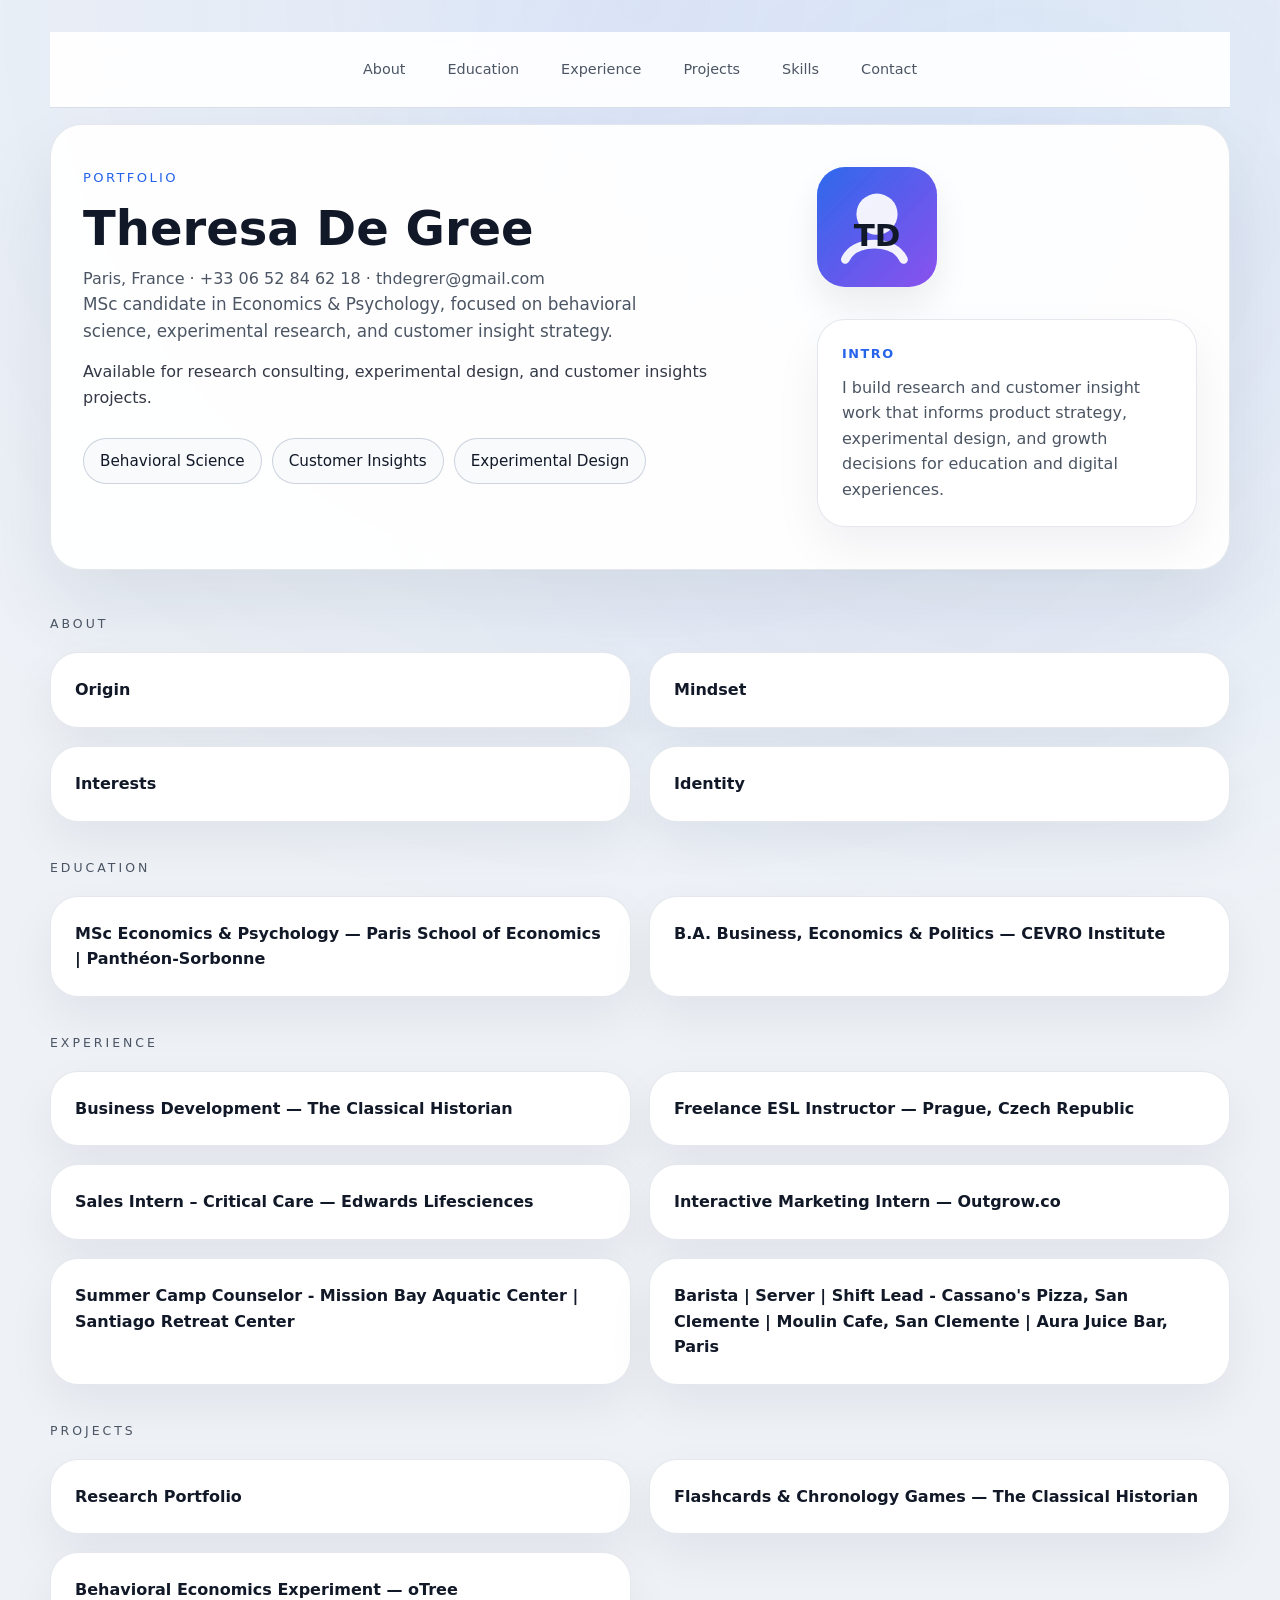
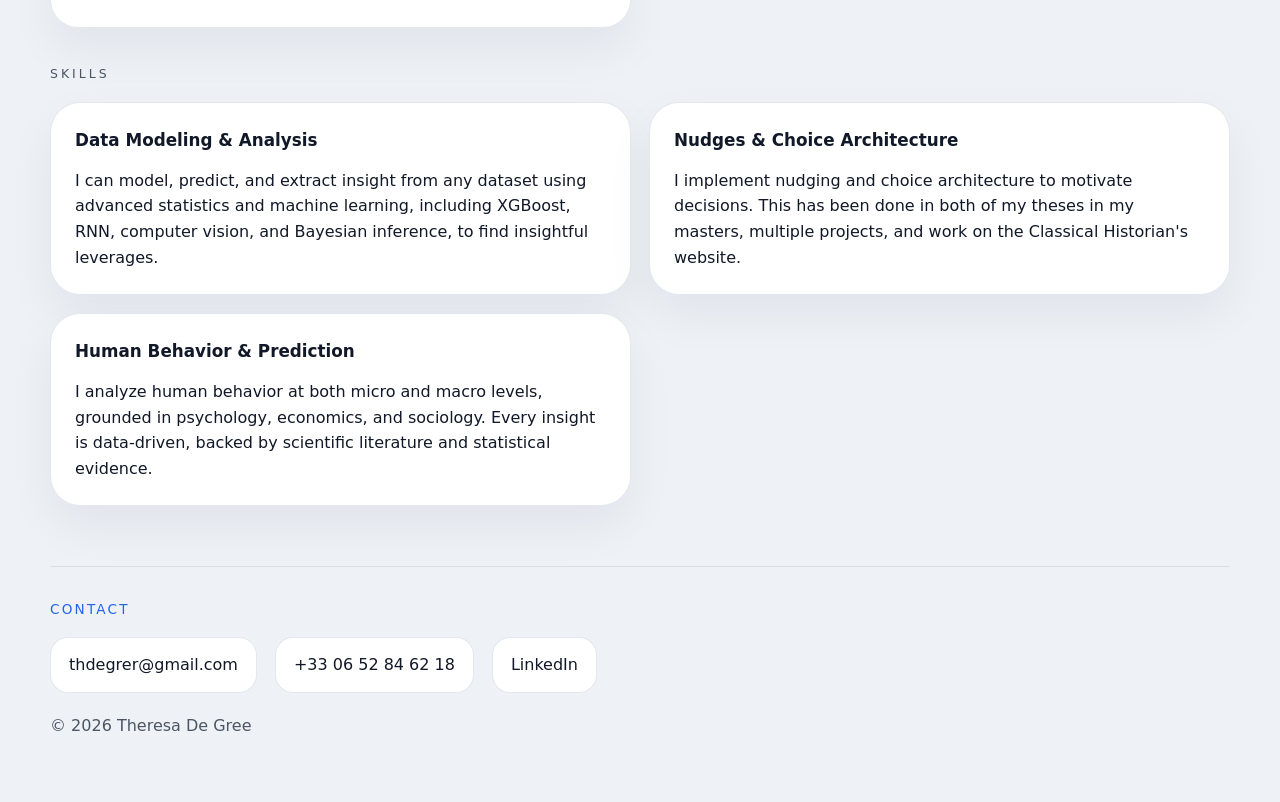
==== index.html @ a30936b9 "Update index.html" ====
<!DOCTYPE html>
<html lang="en">
<head>
  <meta charset="UTF-8" />
  <meta name="viewport" content="width=device-width, initial-scale=1.0" />
  <title>Theresa De Gree | Portfolio</title>
  <link rel="stylesheet" href="styles.css" />
</head>
<body>
  <div class="page-shell">
    <nav class="top-nav">
      <a href="#about">About</a>
      <a href="#education">Education</a>
      <a href="#experience">Experience</a>
      <a href="#projects">Projects</a>
      <a href="#skills">Skills</a>
      <a href="#footer">Contact</a>
    </nav>
    <header class="hero">
      <div class="hero-copy">
        <p class="eyebrow">Portfolio</p>
        <h1>Theresa De Gree</h1>
        <p class="hero-meta-line">Paris, France · +33 06 52 84 62 18 · thdegrer@gmail.com</p>
        <p class="hero-description">MSc candidate in Economics & Psychology, focused on behavioral science, experimental research, and customer insight strategy.</p>
        <p class="hero-note">Available for research consulting, experimental design, and customer insights projects.</p>
        <div class="profile-tags">
          <span>Behavioral Science</span>
          <span>Customer Insights</span>
          <span>Experimental Design</span>
        </div>
      </div>
      <aside class="hero-profile">
        <img class="profile-photo" src="photo.svg" alt="Theresa De Gree portrait" />
        <div class="hero-card">
          <p class="card-title">Intro</p>
          <p class="card-copy">I build research and customer insight work that informs product strategy, experimental design, and growth decisions for education and digital experiences.</p>
        </div>
      </aside>
    </header>

    <main>
      <section class="section-grid" id="about">
        <p class="section-label">About</p>
        <div class="cards-grid">
          <article class="details-card">
            <details>
              <summary>Origin</summary>
              <p>Raised in San Clemente, CA, moved to Prague, CZ at 18 to pursue an undergraduate degree, and now am completing my masters in Paris, FR.</p>
            </details>
          </article>
          <article class="details-card">
            <details>
              <summary>Mindset</summary>
              <p>Competitive</p>
              <p>Creative</p>
              <p>Open</p>
              <p>Tenacious</p>
              <p>Extraverted</p>
              <p>Moving internationally twice has instilled this mindset in me, and I am very grateful for that.</p>
            </details>
          </article>
          <article class="details-card">
            <details>
              <summary>Interests</summary>
              <p>Behavioral science</p>
              <p>Educational technology</p>
              <p>Customer insights</p>
              <p>Decision-making</p>
              <p>Music (lead singer of a band 3-years)</p>
              <p>Reading (Brave New World is my favorite!)</p>
              <p>Sports (Basketball, Surf, Wakeboarding, Rollerblading)</p>
              <p>Improvisational Theater</p>
            </details>
          </article>
          <article class="details-card">
            <details>
              <summary>Identity</summary>
              <p>Resilient & Adaptable: Excelling academically while navigating international learning.</p>
              <p>Creative & Warm: Finding small opportunities for student jobs alongside my studies, mostly within customer service or teaching.</p>
            </details>
          </article>
        </div>
      </section>

      <section class="section-grid" id="education">
        <p class="section-label">Education</p>
        <div class="cards-grid">
          <article class="details-card">
            <details>
              <summary>MSc Economics & Psychology — Paris School of Economics | Panthéon-Sorbonne</summary>
              <p>#1 Economics School QS France · #2 University global ranking QS France 2024–2026</p>
              <p>3 'Nobel' Prizes in Economics on campus</p>
              <p>Rigorous interdisciplinary training combining economics, psychology, and data science to understand decision-making.</p>
              <p>M1 Thesis: Survey & Behavioral Measurements of Trust</p>
              <p>M2 Thesis: Personalized Nudges Towards Charitable Donations (Dictator Game) — designed and tested behavioral interventions using experimental surveys.</p>
              <p>Classes & skills: Behavioral & Experimental Economics, Behavioral Data Science, Applied Microeconometrics, Decisions under Risk, Behavioral Game Theory, Leadership.</p>
              <div class="school-images-row">
                <img class="school-image" src="paris-school.jpg" alt="Paris School of Economics campus" />
                <img class="school-image" src="sorbonne.jpg" alt="Panthéon-Sorbonne campus" />
              </div>
            </details>
          </article>
          <article class="details-card">
            <details>
              <summary>B.A. Business, Economics & Politics — CEVRO Institute</summary>
              <p>#29th in Czech Republic, recognized for strong performance in economics and public policy research in Central Europe.</p>
              <p>Thesis: Social Networking Sites Impact on Trust in Democracy in the US — evidence from surveys, interviews, and literature synthesis.</p>
              <p>Classes & skills: Finance, Corporate Strategy, Behavioral Research, Public Policy, and Microeconomics.</p>
              <p>Graduated first in class. Editor to the Dean</p>
              <img class="school-image" src="cevro-institute.jpg" alt="CEVRO Institute campus" />
            </details>
          </article>
        </div>
      </section>

      <section class="section-grid" id="experience">
        <p class="section-label">Experience</p>
        <div class="cards-grid">
          <article class="details-card">
            <details>
              <summary>Business Development — The Classical Historian</summary>
              <p>Redesigned the company website, leading the migration from Weebly to Wix while updating content and improving functionality.</p>
              <p>Implemented email automations, SEO strategies, and user interface enhancements to improve engagement and visibility.</p>
              <p>Redeveloped membership community pages featuring video courses, podcasts, and other e-learning materials.</p>
              <p>Represented the company at 25 educational conventions, selling products to teachers and building relationships with school representatives.</p>
              <p>Delivered product presentations at conferences to audiences of 80–100 attendees.</p>
              <p>Enhanced value proposition messaging across digital channels, including the website, LinkedIn, Facebook, and Pinterest.</p>
              <p>Partnered with the CEO to identify operational inefficiencies, align KPIs with strategic objectives, and support data-driven decision-making.</p>
              <p>Conducted market research and competitive analysis to strengthen market positioning and clarify the company’s value proposition.</p>
              <p>Edited educational content and developed e-learning courses, including lessons, worksheets, and assessments.</p>
              <p>Created promotional materials to support course marketing and learner engagement.</p>
              <p>Skills:Website Design, Wix, SEO, Email Marketing, UI Design, Digital Marketing, Content Management, E-Learning Development, Project Management, Business Development, Sales, Public Speaking, Presentation Skills, Customer Relationship Management (CRM), Market Research, Competitive Analysis, Strategic Planning, Social Media Marketing, Content Editing, Instructional Design, Course Development, Stakeholder Management, Cross-Functional Collaboration.</p>
            </details>
          </article>
          <article class="details-card">
            <details>
              <summary>Freelance ESL Instructor — Prague, Czech Republic</summary>
              <p>Recruited students and school partners, designed tailored lesson plans, and used feedback interviews to improve outcomes.</p>
              <p>Skills: client relationship management, qualitative feedback, program adaptation, teaching.</p>
            </details>
          </article>
          <article class="details-card">
            <details>
              <summary>Sales Intern – Critical Care — Edwards Lifesciences</summary>
              <p>Supported hospital sales with market research and briefing materials for nurses and clinicians.</p>
              <p>Shadowed sales representatives in Operating Rooms</p>
              <p>Delivered product presentations to hospital staff</p>
              <p>Skills: clinical stakeholder communication, structured research, presentation preparation, sales process.</p>
            </details>
          </article>
          <article class="details-card">
            <details>
              <summary>Interactive Marketing Intern — Outgrow.co</summary>
              <p>Designed promotional surveys and interactive content to gather customer insights for campaigns.</p>
              <p>Skills: survey design, marketing research, content testing, reporting.</p>
            </details>
          </article>
          <article class="details-card">
            <details>
              <summary>Summer Camp Counselor - Mission Bay Aquatic Center | Santiago Retreat Center</summary>
              <p>Led campers (ages 6-10) through weekly camp activities.</p>
              <p>Taught campers water-safety, forest-safety, and community lessons.</p>
              <p>Planned and delivered daily programs to all camp staff.</p>
              <p>Led end of day campfire meeting with all campers (200-250).</p>
              <p>Skills: education, problem solving, public speaking, organization.</p>
            </details>
          </article>
          <article class="details-card">
            <details>
              <summary>Barista | Server | Shift Lead - Cassano's Pizza, San Clemente | Moulin Cafe, San Clemente | Aura Juice Bar, Paris</summary>
              <p>Worked at several different restaurant and specialty coffee shops in a customer facing role.</p>
              <p>Moved up to shift lead in all restaurants, training new staff, opening, and closing cash drawers</p>
              <p>Skills: customer service, public speaking, organization, time management.</p>
            </details>
          </article>
        </div>
      </section>

      <section class="section-grid" id="projects">
        <p class="section-label">Projects</p>
        <div class="cards-grid">
          <article class="details-card">
            <details>
              <summary>Research Portfolio</summary>
              <p>Long-term unemployment and self-perception (qualitative and quantitative behavioral analysis)</p>
              <p>Cross-cultural analysis of "want" vs. "ought" selves in Ultimatum and Dictator Games</p>
              <p>Bayesian Model of Cognition and Behavior</p>
              <p>Pharmacy-Based Behavioral Intervention for Chronic Insomnia Patients</p>
              <p>Behavioral approaches to minimize speeding</p>
              <p>Behavioral nudges to reduce tax evasion via shame</p>
              <p>Outcome vs. Intention Sensitivity in Children's Third-Party Responses to Inequality</p>
              <p>"What behaviors in the thrift shop lead consumers to buy?" – Observational and survey-based customer insights research</p>
              <p>Updating beliefs of Self-Automated Cars with Level-K</p>
            </details>
          </article>
          <article class="details-card">
            <details>
              <summary>Flashcards & Chronology Games — The Classical Historian</summary>
              <p>Built interactive learning tools that help students learn classical history through flashcards and timeline challenges.</p>
              <p>Skills: educational design, engagement strategy, learning interaction, content structuring, edtech tools.</p>
            </details>
          </article>
          <article class="details-card">
            <details>
              <summary>Behavioral Economics Experiment — oTree</summary>
              <p>Designed and implemented an oTree experiment with participant choice tracking, dynamic tasks, and incentive-compatible payoffs.</p>
              <p>Skills: experimental economics, behavioral measurement, survey integration, data analysis.</p>
            </details>
          </article>
        </div>
      </section>

      <section class="section-grid" id="skills">
        <p class="section-label">Skills</p>
        <div class="cards-grid">
          <div class="skill-card">
            <p class="skill-title">Data Modeling & Analysis</p>
            <p class="skill-copy">I can model, predict, and extract insight from any dataset using advanced statistics and machine learning, including XGBoost, RNN, computer vision, and Bayesian inference, to find insightful leverages.</p>
          </div>
          <div class="skill-card">
            <p class="skill-title">Nudges & Choice Architecture</p>
            <p class="skill-copy">I implement nudging and choice architecture to motivate decisions. This has been done in both of my theses in my masters, multiple projects, and work on the Classical Historian's website.</p>
          </div>
          <div class="skill-card">
            <p class="skill-title">Human Behavior & Prediction</p>
            <p class="skill-copy">I analyze human behavior at both micro and macro levels, grounded in psychology, economics, and sociology. Every insight is data-driven, backed by scientific literature and statistical evidence.</p>
          </div>
        </div>
      </section>
    </main>

    <footer id="footer" class="footer">
      <p class="footer-title">Contact</p>
      <div class="contact-grid">
        <a href="mailto:thdegrer@gmail.com" class="contact-link">thdegrer@gmail.com</a>
        <a href="tel:+33652846218" class="contact-link">+33 06 52 84 62 18</a>
        <a href="https://www.linkedin.com/in/theresa-de-gree" target="_blank" rel="noreferrer" class="contact-link">LinkedIn</a>
      </div>
      <p class="copyright">© 2026 Theresa De Gree</p>
    </footer>
  </div>
</body>
</html>
---- styles.css ----
:root {
  color-scheme: light;
  --bg: #eef2f7;
  --surface: rgba(255, 255, 255, 0.95);
  --surface-strong: rgba(255, 255, 255, 1);
  --text: #111827;
  --muted: #4b5563;
  --accent: #2563eb;
  --accent-soft: rgba(37, 99, 235, 0.14);
  --border: rgba(148, 163, 184, 0.25);
}

* {
  box-sizing: border-box;
}

html,
body {
  margin: 0;
  min-height: 100%;
  font-family: Inter, system-ui, -apple-system, BlinkMacSystemFont, "Segoe UI", sans-serif;
  background: radial-gradient(circle at top, rgba(37, 99, 235, 0.08), transparent 38%),
    radial-gradient(circle at 80% 10%, rgba(59, 130, 246, 0.08), transparent 30%),
    var(--bg);
  color: var(--text);
}

body {
  line-height: 1.6;
}

a {
  color: inherit;
  text-decoration: none;
}

button {
  font: inherit;
}

.page-shell {
  width: min(1180px, calc(100% - 32px));
  margin: 0 auto;
  padding: 32px 0 64px;
}

.top-nav {
  display: flex;
  flex-wrap: wrap;
  gap: 18px;
  align-items: center;
  justify-content: center;
  position: sticky;
  top: 0;
  z-index: 20;
  padding: 16px 0;
  margin-bottom: 16px;
  background: rgba(255, 255, 255, 0.92);
  border-bottom: 1px solid rgba(148, 163, 184, 0.35);
  backdrop-filter: blur(12px);
}

.top-nav a {
  color: var(--muted);
  font-size: 0.9rem;
  text-decoration: none;
  padding: 10px 12px;
  border-radius: 999px;
  transition: background 160ms ease, color 160ms ease;
}

.top-nav a:hover {
  background: rgba(37, 99, 235, 0.1);
  color: var(--accent);
}

.hero {
  display: grid;
  gap: 28px;
  grid-template-columns: minmax(0, 1.4fr) minmax(280px, 0.9fr);
  align-items: start;
  padding: 42px 32px;
  border: 1px solid var(--border);
  border-radius: 32px;
  background: var(--surface);
  box-shadow: 0 35px 80px rgba(15, 23, 42, 0.08);
}

.hero-copy {
  max-width: 680px;
}

.locale-switch {
  display: flex;
  gap: 10px;
  margin-bottom: 18px;
}

.locale-button {
  padding: 10px 18px;
  border: 1px solid var(--border);
  background: transparent;
  border-radius: 999px;
  color: var(--muted);
  cursor: pointer;
}

.locale-button.active {
  color: var(--text);
  border-color: var(--accent);
  background: var(--accent-soft);
}

.eyebrow {
  margin: 0 0 18px;
  color: var(--accent);
  letter-spacing: 0.18em;
  text-transform: uppercase;
  font-size: 0.82rem;
}

h1 {
  margin: 0;
  font-size: clamp(3rem, 3.5vw, 4.8rem);
  line-height: 0.95;
}

.hero-meta-line {
  margin: 14px 0 0;
  color: var(--muted);
  font-size: 1rem;
}

.hero-note {
  margin: 14px 0 0;
  color: var(--text);
  font-size: 1rem;
  opacity: 0.86;
}

.hero-description {
  max-width: 620px;
  margin: 24px 0 0;
  color: var(--muted);
  font-size: 1.05rem;
}

.profile-tags {
  display: flex;
  flex-wrap: wrap;
  gap: 10px;
  margin-top: 28px;
}

.profile-tags span {
  padding: 10px 16px;
  border: 1px solid rgba(148, 163, 184, 0.45);
  border-radius: 999px;
  background: #f8fafc;
  color: var(--text);
  font-size: 0.95rem;
}

.hero-meta,
.hero-profile {
  display: grid;
  gap: 18px;
}

.hero-profile {
  justify-self: end;
  max-width: 380px;
}

.profile-photo {
  width: 120px;
  height: 120px;
  border-radius: 28px;
  margin-bottom: 14px;
  object-fit: cover;
  background: linear-gradient(135deg, rgba(37, 99, 235, 0.14), rgba(99, 102, 241, 0.14));
  box-shadow: 0 18px 35px rgba(15, 23, 42, 0.08);
}

.cards-grid {
  display: grid;
  gap: 18px;
  grid-template-columns: repeat(2, minmax(0, 1fr));
}

.cards-grid > * {
  opacity: 0;
  transform: translateY(18px);
  animation: fadeUp 0.6s ease forwards;
}

.cards-grid > *:nth-child(1) { animation-delay: 0.05s; }
.cards-grid > *:nth-child(2) { animation-delay: 0.1s; }
.cards-grid > *:nth-child(3) { animation-delay: 0.15s; }
.cards-grid > *:nth-child(4) { animation-delay: 0.2s; }
.cards-grid > *:nth-child(5) { animation-delay: 0.25s; }
.cards-grid > *:nth-child(6) { animation-delay: 0.3s; }
.cards-grid > *:nth-child(7) { animation-delay: 0.35s; }
.cards-grid > *:nth-child(8) { animation-delay: 0.4s; }

.details-card {
  padding: 24px;
  border: 1px solid var(--border);
  border-radius: 28px;
  background: var(--surface-strong);
  box-shadow: 0 20px 48px rgba(15, 23, 42, 0.06);
  transition: transform 200ms ease, box-shadow 200ms ease;
}

.details-card:hover {
  transform: translateY(-4px);
  box-shadow: 0 30px 75px rgba(15, 23, 42, 0.1);
}

details {
  display: grid;
  gap: 14px;
}

details summary {
  cursor: pointer;
  list-style: none;
  font-size: 1rem;
  font-weight: 700;
  color: var(--text);
}

.details-card details p {
  opacity: 0;
  max-height: 0;
  overflow: hidden;
  transition: opacity 220ms ease, max-height 220ms ease;
}

.details-card details[open] p {
  opacity: 1;
  max-height: 260px;
}

.school-image {
  width: 100%;
  height: auto;
  max-height: 280px;
  object-fit: cover;
  border-radius: 18px;
  margin-top: 16px;
  display: block;
  box-shadow: 0 8px 20px rgba(15, 23, 42, 0.12);
}

.school-images-row {
  display: grid;
  grid-template-columns: 1fr 1fr;
  gap: 12px;
  margin-top: 16px;
}

.school-images-row .school-image {
  margin-top: 0;
}

@media (max-width: 640px) {
  .school-images-row {
    grid-template-columns: 1fr;
  }
}

@keyframes fadeUp {
  to {
    opacity: 1;
    transform: translateY(0);
  }
}

details {
  display: grid;
  gap: 14px;
}

details summary {
  cursor: pointer;
  list-style: none;
  font-size: 1rem;
  font-weight: 700;
  color: var(--text);
}

details summary::-webkit-details-marker {
  display: none;
}

details[open] summary {
  color: var(--accent);
}

details p {
  margin: 0;
  color: var(--muted);
  line-height: 1.8;
}

.hero-card,
.timeline-card,
.project-card,
.skill-card {
  padding: 24px;
  border: 1px solid var(--border);
  border-radius: 28px;
  background: var(--surface-strong);
  box-shadow: 0 20px 48px rgba(15, 23, 42, 0.06);
  transition: transform 200ms ease, box-shadow 200ms ease;
}

.hero-card:hover,
.timeline-card:hover,
.project-card:hover,
.skill-card:hover {
  transform: translateY(-4px);
  box-shadow: 0 30px 75px rgba(15, 23, 42, 0.1);
}

.card-title {
  margin: 0 0 10px;
  color: var(--accent);
  font-weight: 700;
  text-transform: uppercase;
  letter-spacing: 0.12em;
  font-size: 0.8rem;
}

.card-copy {
  margin: 0;
  color: var(--text);
}

main {
  display: grid;
  gap: 36px;
  margin-top: 44px;
}

.section-grid {
  display: grid;
  gap: 18px;
}

.section-label {
  margin: 0;
  color: var(--muted);
  letter-spacing: 0.24em;
  text-transform: uppercase;
  font-size: 0.78rem;
}

.timeline-card,
.skill-card {
  display: grid;
  gap: 14px;
  padding: 24px;
  border-radius: 30px;
  background: var(--surface-strong);
  border: 1px solid var(--border);
}

.timeline-card {
  grid-template-columns: minmax(0, 1fr) max-content;
  align-items: start;
}

.timeline-card > div {
  display: grid;
  gap: 6px;
}

.timeline-title,
.skill-title {
  margin: 0;
  font-size: 1.05rem;
  font-weight: 700;
}

.timeline-subtitle {
  margin: 2px 0 0;
  color: var(--muted);
}

.timeline-date {
  color: var(--muted);
  white-space: nowrap;
  font-size: 0.95rem;
}

.project-card {
  display: grid;
  gap: 14px;
  padding: 26px;
  border-radius: 28px;
  background: var(--surface);
  border: 1px solid var(--border);
}

.project-copy,
.card-copy,
.skill-copy,
.hero-description {
  margin: 0;
  color: var(--muted);
}

.project-card a {
  color: var(--accent);
  text-decoration: none;
}

.video-embed {
  position: relative;
  width: 100%;
  padding-top: 56.25%;
  overflow: hidden;
  border-radius: 20px;
  background: rgba(0, 0, 0, 0.15);
}

.video-embed iframe {
  position: absolute;
  inset: 0;
  width: 100%;
  height: 100%;
  border: 0;
  border-radius: 20px;
}

.video-button {
  display: inline-flex;
  align-items: center;
  justify-content: center;
  margin-top: 16px;
  padding: 12px 18px;
  border-radius: 16px;
  background: rgba(125, 211, 252, 0.14);
  border: 1px solid var(--accent);
  color: var(--text);
  text-decoration: none;
  font-weight: 600;
}

.skill-copy {
  margin: 0;
  color: var(--text);
}

.contact-grid {
  display: flex;
  flex-wrap: wrap;
  gap: 18px;
  margin: 16px 0 0;
}

.contact-link {
  display: inline-flex;
  align-items: center;
  gap: 8px;
  padding: 14px 18px;
  border: 1px solid var(--border);
  border-radius: 18px;
  background: var(--surface);
  color: var(--text);
}

.footer {
  margin-top: 60px;
  padding-top: 32px;
  border-top: 1px solid var(--border);
}

.footer-title {
  margin: 0;
  text-transform: uppercase;
  letter-spacing: 0.16em;
  color: var(--accent);
  font-size: 0.85rem;
}

.copyright {
  margin: 20px 0 0;
  color: var(--muted);
}

@media (max-width: 900px) {
  .hero {
    grid-template-columns: 1fr;
  }
  .cards-grid {
    grid-template-columns: 1fr;
  }
}

@media (max-width: 640px) {
  .page-shell {
    width: min(100%, calc(100% - 24px));
    padding: 24px 0 48px;
  }

  .timeline-card,
  .skill-card {
    padding: 22px;
  }

  .hero {
    padding: 28px 20px;
  }
}
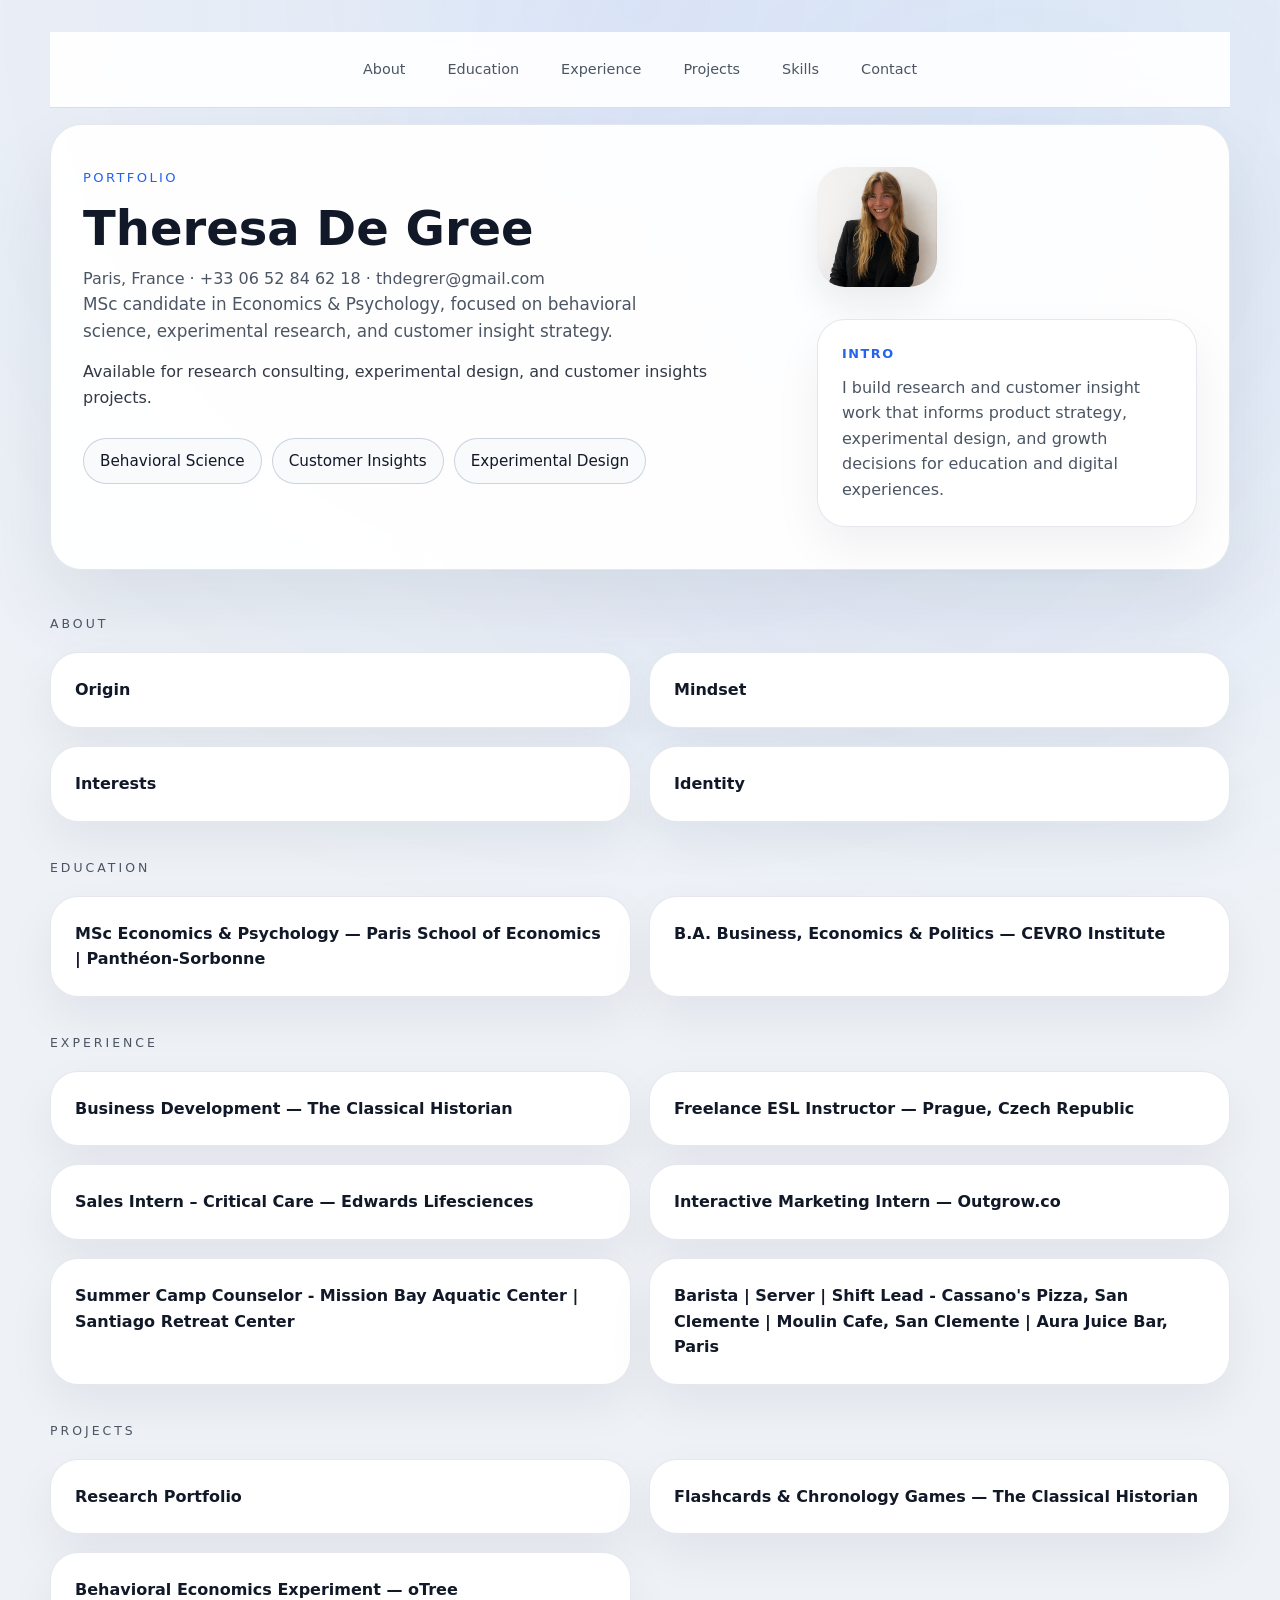
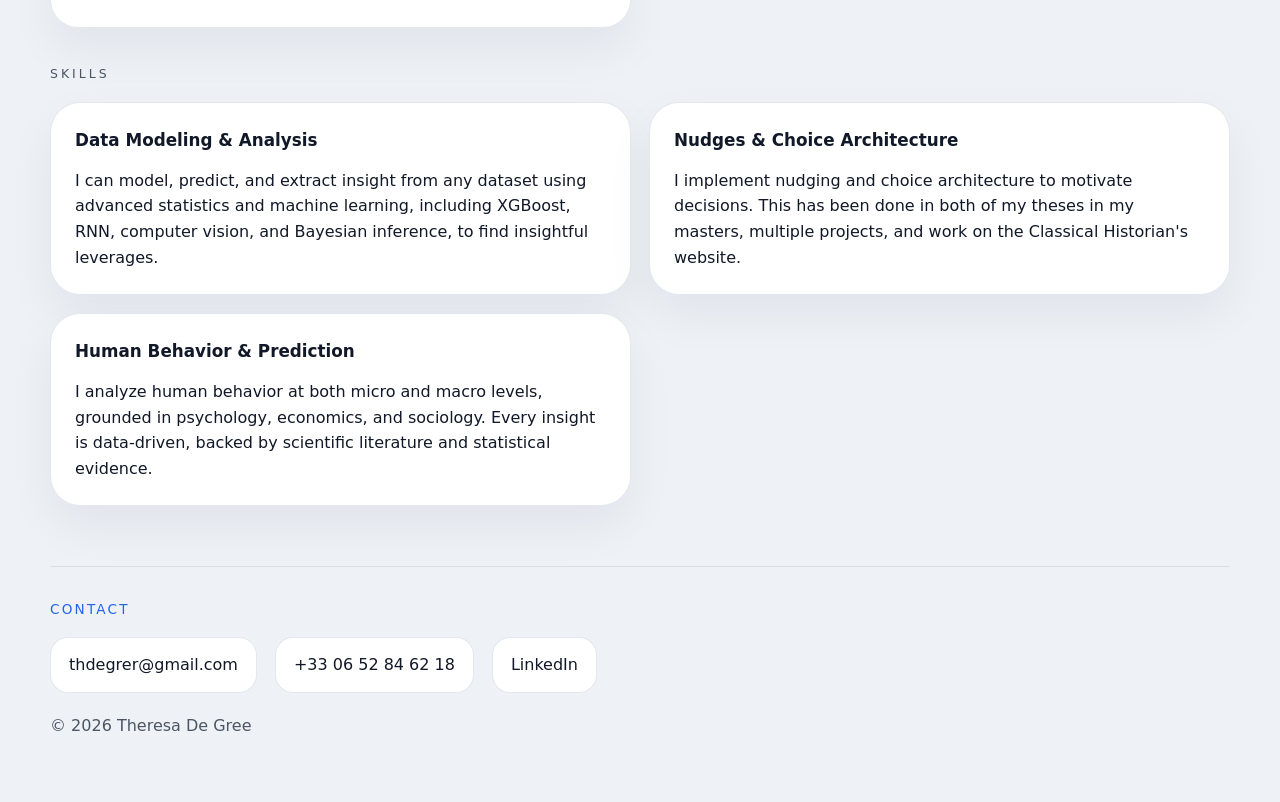
==== commit f857c720: "Update index.html" ====
--- a/index.html
+++ b/index.html
@@ -30,7 +30,7 @@
         </div>
       </div>
       <aside class="hero-profile">
-        <img class="profile-photo" src="photo.svg" alt="Theresa De Gree portrait" />
+        <img class="profile-photo" src="photo.jpg" alt="Theresa De Gree portrait" />
         <div class="hero-card">
           <p class="card-title">Intro</p>
           <p class="card-copy">I build research and customer insight work that informs product strategy, experimental design, and growth decisions for education and digital experiences.</p>
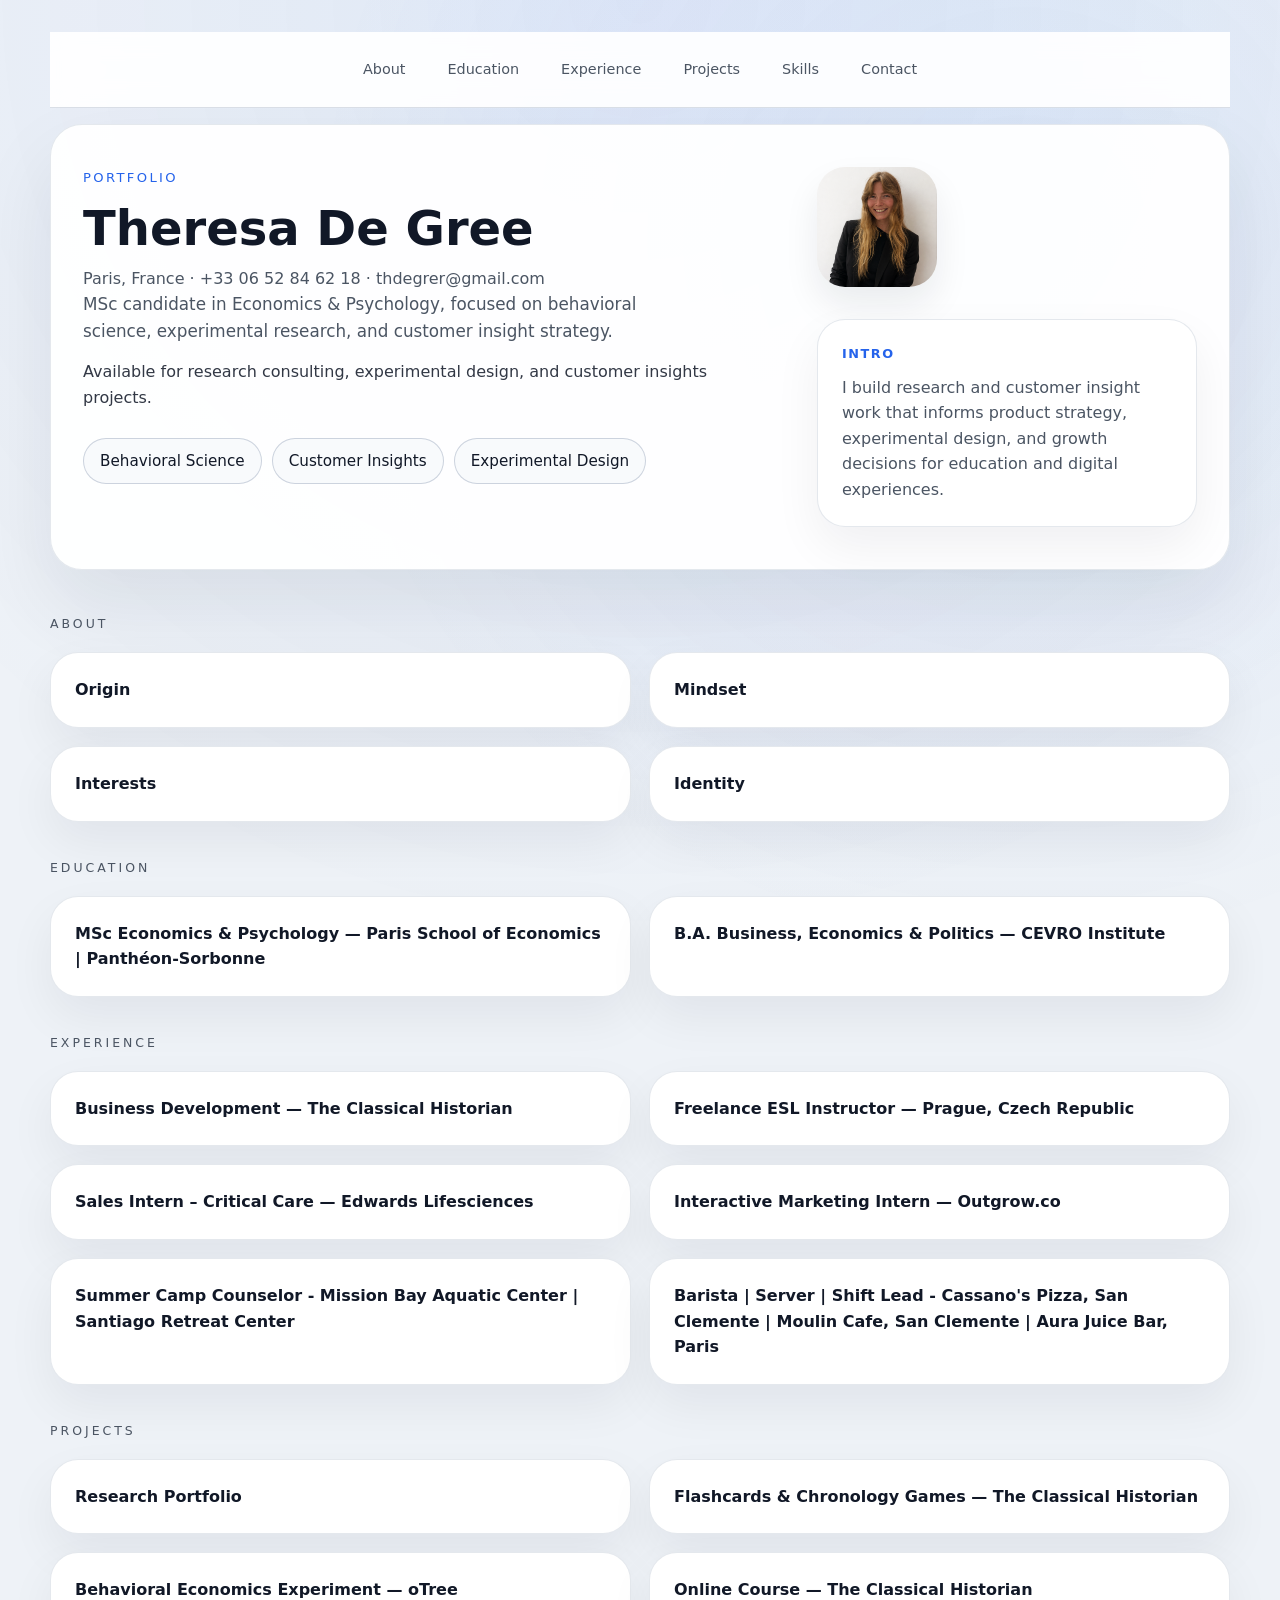
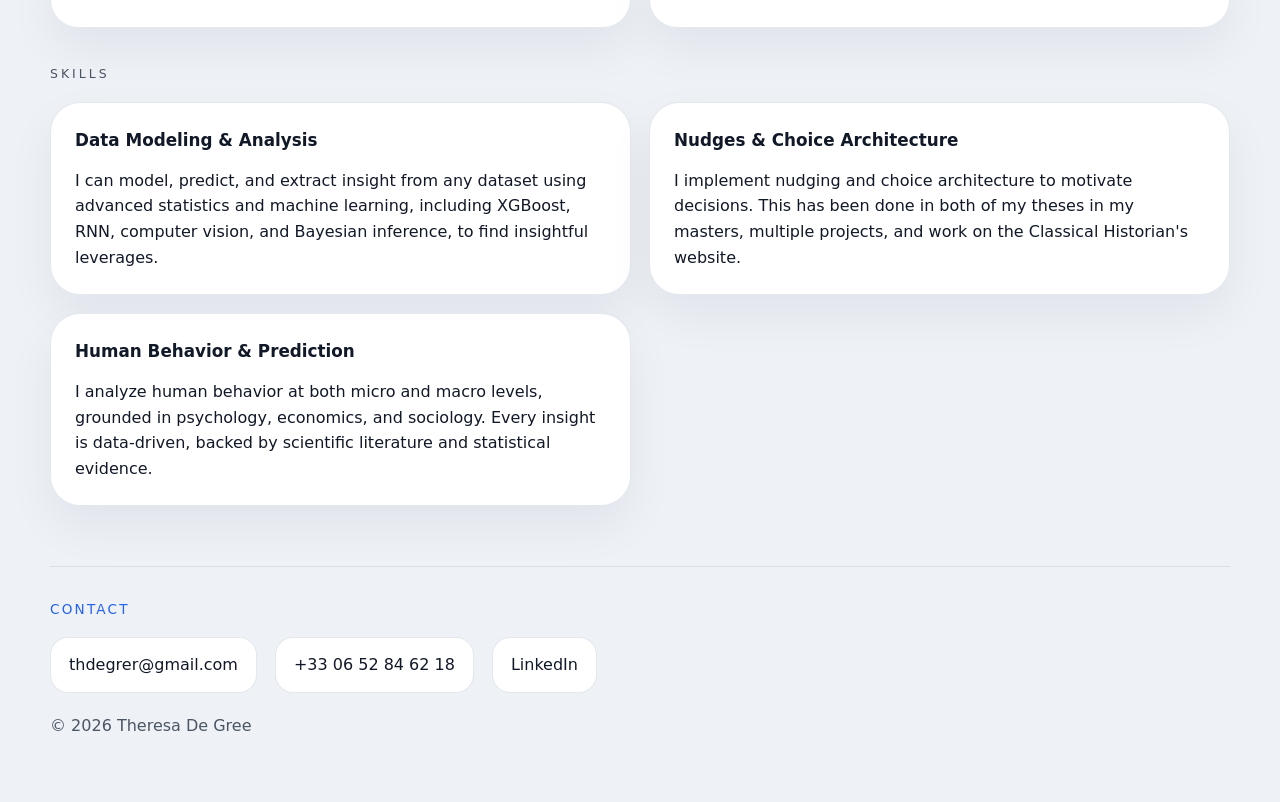
==== commit b1d7a4a7: "Update index.html" ====
--- a/index.html
+++ b/index.html
@@ -1,243 +1,526 @@
 <!DOCTYPE html>
 <html lang="en">
-<head>
-  <meta charset="UTF-8" />
-  <meta name="viewport" content="width=device-width, initial-scale=1.0" />
-  <title>Theresa De Gree | Portfolio</title>
-  <link rel="stylesheet" href="styles.css" />
-</head>
-<body>
+ <head>
+  <meta charset="utf-8"/>
+  <meta content="width=device-width, initial-scale=1.0" name="viewport"/>
+  <title>
+   Theresa De Gree | Portfolio
+  </title>
+  <link href="styles.css" rel="stylesheet"/>
+ </head>
+ <body>
   <div class="page-shell">
-    <nav class="top-nav">
-      <a href="#about">About</a>
-      <a href="#education">Education</a>
-      <a href="#experience">Experience</a>
-      <a href="#projects">Projects</a>
-      <a href="#skills">Skills</a>
-      <a href="#footer">Contact</a>
-    </nav>
-    <header class="hero">
-      <div class="hero-copy">
-        <p class="eyebrow">Portfolio</p>
-        <h1>Theresa De Gree</h1>
-        <p class="hero-meta-line">Paris, France · +33 06 52 84 62 18 · thdegrer@gmail.com</p>
-        <p class="hero-description">MSc candidate in Economics & Psychology, focused on behavioral science, experimental research, and customer insight strategy.</p>
-        <p class="hero-note">Available for research consulting, experimental design, and customer insights projects.</p>
-        <div class="profile-tags">
-          <span>Behavioral Science</span>
-          <span>Customer Insights</span>
-          <span>Experimental Design</span>
+   <nav class="top-nav">
+    <a href="#about">
+     About
+    </a>
+    <a href="#education">
+     Education
+    </a>
+    <a href="#experience">
+     Experience
+    </a>
+    <a href="#projects">
+     Projects
+    </a>
+    <a href="#skills">
+     Skills
+    </a>
+    <a href="#footer">
+     Contact
+    </a>
+   </nav>
+   <header class="hero">
+    <div class="hero-copy">
+     <p class="eyebrow">
+      Portfolio
+     </p>
+     <h1>
+      Theresa De Gree
+     </h1>
+     <p class="hero-meta-line">
+      Paris, France · +33 06 52 84 62 18 · thdegrer@gmail.com
+     </p>
+     <p class="hero-description">
+      MSc candidate in Economics &amp; Psychology, focused on behavioral science, experimental research, and customer insight strategy.
+     </p>
+     <p class="hero-note">
+      Available for research consulting, experimental design, and customer insights projects.
+     </p>
+     <div class="profile-tags">
+      <span>
+       Behavioral Science
+      </span>
+      <span>
+       Customer Insights
+      </span>
+      <span>
+       Experimental Design
+      </span>
+     </div>
+    </div>
+    <aside class="hero-profile">
+     <img alt="Theresa De Gree portrait" class="profile-photo" src="photo.jpg"/>
+     <div class="hero-card">
+      <p class="card-title">
+       Intro
+      </p>
+      <p class="card-copy">
+       I build research and customer insight work that informs product strategy, experimental design, and growth decisions for education and digital experiences.
+      </p>
+     </div>
+    </aside>
+   </header>
+   <main>
+    <section class="section-grid" id="about">
+     <p class="section-label">
+      About
+     </p>
+     <div class="cards-grid">
+      <article class="details-card">
+       <details>
+        <summary>
+         Origin
+        </summary>
+        <ul>
+         <li>
+          Raised in San Clemente, CA, moved to Prague, CZ at 18 to pursue an undergraduate degree, and now am completing my masters in Paris, FR.
+         </li>
+        </ul>
+       </details>
+      </article>
+      <article class="details-card">
+       <details>
+        <summary>
+         Mindset
+        </summary>
+        <ul>
+         <li>
+          Competitive
+         </li>
+         <li>
+          Creative
+         </li>
+         <li>
+          Open
+         </li>
+         <li>
+          Tenacious
+         </li>
+         <li>
+          Extraverted
+         </li>
+         <li>
+          Moving internationally twice has instilled this mindset in me, and I am very grateful for that!
+         </li>
+        </ul>
+       </details>
+      </article>
+      <article class="details-card">
+       <details>
+        <summary>
+         Interests
+        </summary>
+        <ul>
+         <li>
+          Behavioral science
+         </li>
+         <li>
+          Educational technology
+         </li>
+         <li>
+          Customer insights
+         </li>
+         <li>
+          Decision-making
+         </li>
+         <li>
+          Music (lead singer of a band 3-years)
+         </li>
+         <li>
+          Reading (Brave New World is my favorite!)
+         </li>
+         <li>
+          Sports (Basketball, Surf, Wakeboarding, Rollerblading)
+         </li>
+         <li>
+          Improvisational Theater
+         </li>
+        </ul>
+       </details>
+      </article>
+      <article class="details-card">
+       <details>
+        <summary>
+         Identity
+        </summary>
+        <ul>
+         <li>
+          Resilient &amp; Adaptable: Excelling academically while navigating international learning.
+         </li>
+         <li>
+          Creative &amp; Warm: Finding small opportunities for student jobs alongside my studies, mostly within customer service or teaching.
+         </li>
+        </ul>
+       </details>
+      </article>
+     </div>
+    </section>
+    <section class="section-grid" id="education">
+     <p class="section-label">
+      Education
+     </p>
+     <div class="cards-grid">
+      <article class="details-card">
+       <details>
+        <summary>
+         MSc Economics &amp; Psychology — Paris School of Economics | Panthéon-Sorbonne
+        </summary>
+        <ul>
+         <li>
+          #1 Economics School QS France · #2 University global ranking QS France 2024–2026
+         </li>
+         <li>
+          3 'Nobel' Prizes in Economics on campus
+         </li>
+         <li>
+          Rigorous interdisciplinary training combining economics, psychology, and data science to understand decision-making.
+         </li>
+         <li>
+          M1 Thesis: Survey &amp; Behavioral Measurements of Trust
+         </li>
+         <li>
+          M2 Thesis: Personalized Nudges Towards Charitable Donations (Dictator Game) — designed and tested behavioral interventions using experimental surveys.
+         </li>
+         <li>
+          Classes &amp; skills: Behavioral &amp; Experimental Economics, Behavioral Data Science, Applied Microeconometrics, Decisions under Risk, Behavioral Game Theory, Leadership.
+         </li>
+        </ul>
+        <div class="school-images-row">
+         <img alt="Paris School of Economics campus" class="school-image" src="paris-school.jpg"/>
+         <img alt="Panthéon-Sorbonne campus" class="school-image" src="sorbonne.jpg"/>
         </div>
+       </details>
+      </article>
+      <article class="details-card">
+       <details>
+        <summary>
+         B.A. Business, Economics &amp; Politics — CEVRO Institute
+        </summary>
+        <ul>
+         <li>
+          #29th in Czech Republic, recognized for strong performance in economics and public policy research in Central Europe.
+         </li>
+         <li>
+          Thesis: Social Networking Sites Impact on Trust in Democracy in the US — evidence from surveys, interviews, and literature synthesis.
+         </li>
+         <li>
+          Classes &amp; skills: Finance, Corporate Strategy, Behavioral Research, Public Policy, and Microeconomics.
+         </li>
+         <li>
+          Graduated first in class. Editor to the Dean
+         </li>
+        </ul>
+        <img alt="CEVRO Institute campus" class="school-image" src="cevro-institute.jpg"/>
+       </details>
+      </article>
+     </div>
+    </section>
+    <section class="section-grid" id="experience">
+     <p class="section-label">
+      Experience
+     </p>
+     <div class="cards-grid">
+      <article class="details-card">
+       <details>
+        <summary>
+         Business Development — The Classical Historian
+        </summary>
+        <ul>
+         <li>
+          Redesigned the company website, leading the migration from Weebly to Wix while updating content and improving functionality.
+         </li>
+         <li>
+          Implemented email automations, SEO strategies, and user interface enhancements to improve engagement and visibility.
+         </li>
+         <li>
+          Redeveloped membership community pages featuring video courses, podcasts, and other e-learning materials.
+         </li>
+         <li>
+          Represented the company at 25 educational conventions, selling products to teachers and building relationships with school representatives.
+         </li>
+         <li>
+          Delivered product presentations at conferences to audiences of 80–100 attendees.
+         </li>
+         <li>
+          Enhanced value proposition messaging across digital channels, including the website, LinkedIn, Facebook, and Pinterest.
+         </li>
+         <li>
+          Partnered with the CEO to identify operational inefficiencies, align KPIs with strategic objectives, and support data-driven decision-making.
+         </li>
+         <li>
+          Conducted market research and competitive analysis to strengthen market positioning and clarify the company’s value proposition.
+         </li>
+         <li>
+          Edited educational content and developed e-learning courses, including lessons, worksheets, and assessments.
+         </li>
+         <li>
+          Created promotional materials to support course marketing and learner engagement.
+         </li>
+         <li>
+         (https://www.classicalhistorian.com/)  
+         </li>
+         <li>
+          Skills:Website Design, Wix, SEO, Email Marketing, UI Design, Digital Marketing, Content Management, E-Learning Development, Project Management, Business Development, Sales, Public Speaking, Presentation Skills, Customer Relationship Management (CRM), Market Research, Competitive Analysis, Strategic Planning, Social Media Marketing, Content Editing, Instructional Design, Course Development, Stakeholder Management, Cross-Functional Collaboration.
+         </li>
+        </ul>
+       </details>
+      </article>
+      <article class="details-card">
+       <details>
+        <summary>
+         Freelance ESL Instructor — Prague, Czech Republic
+        </summary>
+        <ul>
+         <li>
+          Recruited students and school partners, designed tailored lesson plans, and used feedback interviews to improve outcomes.
+         </li>
+         <li>
+          Skills: client relationship management, qualitative feedback, program adaptation, teaching.
+         </li>
+        </ul>
+       </details>
+      </article>
+      <article class="details-card">
+       <details>
+        <summary>
+         Sales Intern – Critical Care — Edwards Lifesciences
+        </summary>
+        <ul>
+         <li>
+          Supported hospital sales with market research and briefing materials for nurses and clinicians.
+         </li>
+         <li>
+          Shadowed sales representatives in Operating Rooms
+         </li>
+         <li>
+          Delivered product presentations to hospital staff
+         </li>
+         <li>
+         (edwards.com) 
+         </li>
+         <li>
+          Skills: clinical stakeholder communication, structured research, presentation preparation, sales process.
+         </li>
+        </ul>
+       </details>
+      </article>
+      <article class="details-card">
+       <details>
+        <summary>
+         Interactive Marketing Intern — Outgrow.co
+        </summary>
+        <ul>
+         <li>
+          Designed promotional surveys and interactive content to gather customer insights for campaigns.
+         </li>
+         <li>
+         (https://outgrow.co/)  
+         </li>
+         <li>
+          Skills: survey design, marketing research, content testing, reporting.
+         </li>
+        </ul>
+       </details>
+      </article>
+      <article class="details-card">
+       <details>
+        <summary>
+         Summer Camp Counselor - Mission Bay Aquatic Center | Santiago Retreat Center
+        </summary>
+        <ul>
+         <li>
+          Led campers (ages 6-10) through weekly camp activities.
+         </li>
+         <li>
+          Taught campers water-safety, forest-safety, and community lessons.
+         </li>
+         <li>
+          Planned and delivered daily programs to all camp staff.
+         </li>
+         <li>
+          Led end of day campfire meeting with all campers (200-250).
+         </li>
+         <li>
+          (https://www.santiagoretreatcenter.org/) (https://watersportscamp.com/)
+         </li>
+         <li>
+          Skills: education, problem solving, public speaking, organization.
+         </li>
+        </ul>
+       </details>
+      </article>
+      <article class="details-card">
+       <details>
+        <summary>
+         Barista | Server | Shift Lead - Cassano's Pizza, San Clemente | Moulin Cafe, San Clemente | Aura Juice Bar, Paris
+        </summary>
+        <ul>
+         <li>
+          Worked at several different restaurant and specialty coffee shops in a customer facing role.
+         </li>
+         <li>
+          Moved up to shift lead in all restaurants, training new staff, opening, and closing cash drawers
+         </li>
+         <li> 
+         (http://www.cassanos.net/) (https://www.moulin.com/) (https://auraforwellbeing.com/) 
+         </li>
+         <li>
+          Skills: customer service, public speaking, organization, time management.
+         </li>
+        </ul>
+       </details>
+      </article>
+     </div>
+    </section>
+    <section class="section-grid" id="projects">
+     <p class="section-label">
+      Projects
+     </p>
+     <div class="cards-grid">
+      <article class="details-card">
+       <details>
+        <summary>
+         Research Portfolio
+        </summary>
+        <ul>
+         <li>
+          Long-term unemployment and self-perception (qualitative and quantitative behavioral analysis)
+         </li>
+         <li>
+          Cross-cultural analysis of "want" vs. "ought" selves in Ultimatum and Dictator Games
+         </li>
+         <li>
+          Bayesian Model of Cognition and Behavior
+         </li>
+         <li>
+          Pharmacy-Based Behavioral Intervention for Chronic Insomnia Patients
+         </li>
+         <li>
+          Behavioral approaches to minimize speeding
+         </li>
+         <li>
+          Behavioral nudges to reduce tax evasion via shame
+         </li>
+         <li>
+          Outcome vs. Intention Sensitivity in Children's Third-Party Responses to Inequality
+         </li>
+         <li>
+          "What behaviors in the thrift shop lead consumers to buy?" – Observational and survey-based customer insights research
+         </li>
+         <li>
+          Updating beliefs of Self-Automated Cars with Level-K
+         </li>
+        </ul>
+       </details>
+      </article>
+      <article class="details-card">
+       <details>
+        <summary>
+         Flashcards &amp; Chronology Games — The Classical Historian 
+        </summary>
+        <ul>
+         <li>
+          Built interactive learning tools that help students learn classical history through flashcards and timeline challenges. (https://github.com/thdegrer-crypto/Chronology) (https://github.com/thdegrer-crypto/Flashcards)
+         </li>
+         <li>
+          Skills: educational design, engagement strategy, learning interaction, content structuring, edtech tools.
+         </li>
+        </ul>
+       </details>
+      </article>
+      <article class="details-card">
+       <details>
+        <summary>
+         Behavioral Economics Experiment — oTree
+        </summary>
+        <ul>
+         <li>
+          Designed and implemented an oTree experiment with participant choice tracking, dynamic tasks, and incentive-compatible payoffs. (https://github.com/thdegrer-crypto/Chronology) (https://github.com/thdegrer-crypto/theresa-thesis-experiment)
+         </li>
+         <li>
+          Skills: experimental economics, behavioral measurement, survey integration, data analysis.
+         </li>
+        </ul>
+       </details>
+      </article>
+      <article class="details-card">
+       <details>
+        <summary>
+         Online Course — The Classical Historian 
+        </summary>
+        <ul>
+         <li>
+          Built three online courses through TalentLMS that included workbooks, videos, quizzes, and tests. 
+         <li>
+          Skills: educational design, content structuring, edtech tools.
+         </li>
+        </ul>
+       </details>
+      </article>
+     </div>
+    </section>
+    <section class="section-grid" id="skills">
+     <p class="section-label">
+      Skills
+     </p>
+     <div class="cards-grid">
+      <div class="skill-card">
+       <p class="skill-title">
+        Data Modeling &amp; Analysis
+       </p>
+       <p class="skill-copy">
+        I can model, predict, and extract insight from any dataset using advanced statistics and machine learning, including XGBoost, RNN, computer vision, and Bayesian inference, to find insightful leverages.
+       </p>
       </div>
-      <aside class="hero-profile">
-        <img class="profile-photo" src="photo.jpg" alt="Theresa De Gree portrait" />
-        <div class="hero-card">
-          <p class="card-title">Intro</p>
-          <p class="card-copy">I build research and customer insight work that informs product strategy, experimental design, and growth decisions for education and digital experiences.</p>
-        </div>
-      </aside>
-    </header>
-
-    <main>
-      <section class="section-grid" id="about">
-        <p class="section-label">About</p>
-        <div class="cards-grid">
-          <article class="details-card">
-            <details>
-              <summary>Origin</summary>
-              <p>Raised in San Clemente, CA, moved to Prague, CZ at 18 to pursue an undergraduate degree, and now am completing my masters in Paris, FR.</p>
-            </details>
-          </article>
-          <article class="details-card">
-            <details>
-              <summary>Mindset</summary>
-              <p>Competitive</p>
-              <p>Creative</p>
-              <p>Open</p>
-              <p>Tenacious</p>
-              <p>Extraverted</p>
-              <p>Moving internationally twice has instilled this mindset in me, and I am very grateful for that.</p>
-            </details>
-          </article>
-          <article class="details-card">
-            <details>
-              <summary>Interests</summary>
-              <p>Behavioral science</p>
-              <p>Educational technology</p>
-              <p>Customer insights</p>
-              <p>Decision-making</p>
-              <p>Music (lead singer of a band 3-years)</p>
-              <p>Reading (Brave New World is my favorite!)</p>
-              <p>Sports (Basketball, Surf, Wakeboarding, Rollerblading)</p>
-              <p>Improvisational Theater</p>
-            </details>
-          </article>
-          <article class="details-card">
-            <details>
-              <summary>Identity</summary>
-              <p>Resilient & Adaptable: Excelling academically while navigating international learning.</p>
-              <p>Creative & Warm: Finding small opportunities for student jobs alongside my studies, mostly within customer service or teaching.</p>
-            </details>
-          </article>
-        </div>
-      </section>
-
-      <section class="section-grid" id="education">
-        <p class="section-label">Education</p>
-        <div class="cards-grid">
-          <article class="details-card">
-            <details>
-              <summary>MSc Economics & Psychology — Paris School of Economics | Panthéon-Sorbonne</summary>
-              <p>#1 Economics School QS France · #2 University global ranking QS France 2024–2026</p>
-              <p>3 'Nobel' Prizes in Economics on campus</p>
-              <p>Rigorous interdisciplinary training combining economics, psychology, and data science to understand decision-making.</p>
-              <p>M1 Thesis: Survey & Behavioral Measurements of Trust</p>
-              <p>M2 Thesis: Personalized Nudges Towards Charitable Donations (Dictator Game) — designed and tested behavioral interventions using experimental surveys.</p>
-              <p>Classes & skills: Behavioral & Experimental Economics, Behavioral Data Science, Applied Microeconometrics, Decisions under Risk, Behavioral Game Theory, Leadership.</p>
-              <div class="school-images-row">
-                <img class="school-image" src="paris-school.jpg" alt="Paris School of Economics campus" />
-                <img class="school-image" src="sorbonne.jpg" alt="Panthéon-Sorbonne campus" />
-              </div>
-            </details>
-          </article>
-          <article class="details-card">
-            <details>
-              <summary>B.A. Business, Economics & Politics — CEVRO Institute</summary>
-              <p>#29th in Czech Republic, recognized for strong performance in economics and public policy research in Central Europe.</p>
-              <p>Thesis: Social Networking Sites Impact on Trust in Democracy in the US — evidence from surveys, interviews, and literature synthesis.</p>
-              <p>Classes & skills: Finance, Corporate Strategy, Behavioral Research, Public Policy, and Microeconomics.</p>
-              <p>Graduated first in class. Editor to the Dean</p>
-              <img class="school-image" src="cevro-institute.jpg" alt="CEVRO Institute campus" />
-            </details>
-          </article>
-        </div>
-      </section>
-
-      <section class="section-grid" id="experience">
-        <p class="section-label">Experience</p>
-        <div class="cards-grid">
-          <article class="details-card">
-            <details>
-              <summary>Business Development — The Classical Historian</summary>
-              <p>Redesigned the company website, leading the migration from Weebly to Wix while updating content and improving functionality.</p>
-              <p>Implemented email automations, SEO strategies, and user interface enhancements to improve engagement and visibility.</p>
-              <p>Redeveloped membership community pages featuring video courses, podcasts, and other e-learning materials.</p>
-              <p>Represented the company at 25 educational conventions, selling products to teachers and building relationships with school representatives.</p>
-              <p>Delivered product presentations at conferences to audiences of 80–100 attendees.</p>
-              <p>Enhanced value proposition messaging across digital channels, including the website, LinkedIn, Facebook, and Pinterest.</p>
-              <p>Partnered with the CEO to identify operational inefficiencies, align KPIs with strategic objectives, and support data-driven decision-making.</p>
-              <p>Conducted market research and competitive analysis to strengthen market positioning and clarify the company’s value proposition.</p>
-              <p>Edited educational content and developed e-learning courses, including lessons, worksheets, and assessments.</p>
-              <p>Created promotional materials to support course marketing and learner engagement.</p>
-              <p>Skills:Website Design, Wix, SEO, Email Marketing, UI Design, Digital Marketing, Content Management, E-Learning Development, Project Management, Business Development, Sales, Public Speaking, Presentation Skills, Customer Relationship Management (CRM), Market Research, Competitive Analysis, Strategic Planning, Social Media Marketing, Content Editing, Instructional Design, Course Development, Stakeholder Management, Cross-Functional Collaboration.</p>
-            </details>
-          </article>
-          <article class="details-card">
-            <details>
-              <summary>Freelance ESL Instructor — Prague, Czech Republic</summary>
-              <p>Recruited students and school partners, designed tailored lesson plans, and used feedback interviews to improve outcomes.</p>
-              <p>Skills: client relationship management, qualitative feedback, program adaptation, teaching.</p>
-            </details>
-          </article>
-          <article class="details-card">
-            <details>
-              <summary>Sales Intern – Critical Care — Edwards Lifesciences</summary>
-              <p>Supported hospital sales with market research and briefing materials for nurses and clinicians.</p>
-              <p>Shadowed sales representatives in Operating Rooms</p>
-              <p>Delivered product presentations to hospital staff</p>
-              <p>Skills: clinical stakeholder communication, structured research, presentation preparation, sales process.</p>
-            </details>
-          </article>
-          <article class="details-card">
-            <details>
-              <summary>Interactive Marketing Intern — Outgrow.co</summary>
-              <p>Designed promotional surveys and interactive content to gather customer insights for campaigns.</p>
-              <p>Skills: survey design, marketing research, content testing, reporting.</p>
-            </details>
-          </article>
-          <article class="details-card">
-            <details>
-              <summary>Summer Camp Counselor - Mission Bay Aquatic Center | Santiago Retreat Center</summary>
-              <p>Led campers (ages 6-10) through weekly camp activities.</p>
-              <p>Taught campers water-safety, forest-safety, and community lessons.</p>
-              <p>Planned and delivered daily programs to all camp staff.</p>
-              <p>Led end of day campfire meeting with all campers (200-250).</p>
-              <p>Skills: education, problem solving, public speaking, organization.</p>
-            </details>
-          </article>
-          <article class="details-card">
-            <details>
-              <summary>Barista | Server | Shift Lead - Cassano's Pizza, San Clemente | Moulin Cafe, San Clemente | Aura Juice Bar, Paris</summary>
-              <p>Worked at several different restaurant and specialty coffee shops in a customer facing role.</p>
-              <p>Moved up to shift lead in all restaurants, training new staff, opening, and closing cash drawers</p>
-              <p>Skills: customer service, public speaking, organization, time management.</p>
-            </details>
-          </article>
-        </div>
-      </section>
-
-      <section class="section-grid" id="projects">
-        <p class="section-label">Projects</p>
-        <div class="cards-grid">
-          <article class="details-card">
-            <details>
-              <summary>Research Portfolio</summary>
-              <p>Long-term unemployment and self-perception (qualitative and quantitative behavioral analysis)</p>
-              <p>Cross-cultural analysis of "want" vs. "ought" selves in Ultimatum and Dictator Games</p>
-              <p>Bayesian Model of Cognition and Behavior</p>
-              <p>Pharmacy-Based Behavioral Intervention for Chronic Insomnia Patients</p>
-              <p>Behavioral approaches to minimize speeding</p>
-              <p>Behavioral nudges to reduce tax evasion via shame</p>
-              <p>Outcome vs. Intention Sensitivity in Children's Third-Party Responses to Inequality</p>
-              <p>"What behaviors in the thrift shop lead consumers to buy?" – Observational and survey-based customer insights research</p>
-              <p>Updating beliefs of Self-Automated Cars with Level-K</p>
-            </details>
-          </article>
-          <article class="details-card">
-            <details>
-              <summary>Flashcards & Chronology Games — The Classical Historian</summary>
-              <p>Built interactive learning tools that help students learn classical history through flashcards and timeline challenges.</p>
-              <p>Skills: educational design, engagement strategy, learning interaction, content structuring, edtech tools.</p>
-            </details>
-          </article>
-          <article class="details-card">
-            <details>
-              <summary>Behavioral Economics Experiment — oTree</summary>
-              <p>Designed and implemented an oTree experiment with participant choice tracking, dynamic tasks, and incentive-compatible payoffs.</p>
-              <p>Skills: experimental economics, behavioral measurement, survey integration, data analysis.</p>
-            </details>
-          </article>
-        </div>
-      </section>
-
-      <section class="section-grid" id="skills">
-        <p class="section-label">Skills</p>
-        <div class="cards-grid">
-          <div class="skill-card">
-            <p class="skill-title">Data Modeling & Analysis</p>
-            <p class="skill-copy">I can model, predict, and extract insight from any dataset using advanced statistics and machine learning, including XGBoost, RNN, computer vision, and Bayesian inference, to find insightful leverages.</p>
-          </div>
-          <div class="skill-card">
-            <p class="skill-title">Nudges & Choice Architecture</p>
-            <p class="skill-copy">I implement nudging and choice architecture to motivate decisions. This has been done in both of my theses in my masters, multiple projects, and work on the Classical Historian's website.</p>
-          </div>
-          <div class="skill-card">
-            <p class="skill-title">Human Behavior & Prediction</p>
-            <p class="skill-copy">I analyze human behavior at both micro and macro levels, grounded in psychology, economics, and sociology. Every insight is data-driven, backed by scientific literature and statistical evidence.</p>
-          </div>
-        </div>
-      </section>
-    </main>
-
-    <footer id="footer" class="footer">
-      <p class="footer-title">Contact</p>
-      <div class="contact-grid">
-        <a href="mailto:thdegrer@gmail.com" class="contact-link">thdegrer@gmail.com</a>
-        <a href="tel:+33652846218" class="contact-link">+33 06 52 84 62 18</a>
-        <a href="https://www.linkedin.com/in/theresa-de-gree" target="_blank" rel="noreferrer" class="contact-link">LinkedIn</a>
+      <div class="skill-card">
+       <p class="skill-title">
+        Nudges &amp; Choice Architecture
+       </p>
+       <p class="skill-copy">
+        I implement nudging and choice architecture to motivate decisions. This has been done in both of my theses in my masters, multiple projects, and work on the Classical Historian's website.
+       </p>
       </div>
-      <p class="copyright">© 2026 Theresa De Gree</p>
-    </footer>
+      <div class="skill-card">
+       <p class="skill-title">
+        Human Behavior &amp; Prediction
+       </p>
+       <p class="skill-copy">
+        I analyze human behavior at both micro and macro levels, grounded in psychology, economics, and sociology. Every insight is data-driven, backed by scientific literature and statistical evidence.
+       </p>
+      </div>
+     </div>
+    </section>
+   </main>
+   <footer class="footer" id="footer">
+    <p class="footer-title">
+     Contact
+    </p>
+    <div class="contact-grid">
+     <a class="contact-link" href="mailto:thdegrer@gmail.com">
+      thdegrer@gmail.com
+     </a>
+     <a class="contact-link" href="tel:+33652846218">
+      +33 06 52 84 62 18
+     </a>
+     <a class="contact-link" href="https://www.linkedin.com/in/theresa-de-gree" rel="noreferrer" target="_blank">
+      LinkedIn
+     </a>
+    </div>
+    <p class="copyright">
+     © 2026 Theresa De Gree
+    </p>
+   </footer>
   </div>
-</body>
+ </body>
 </html>
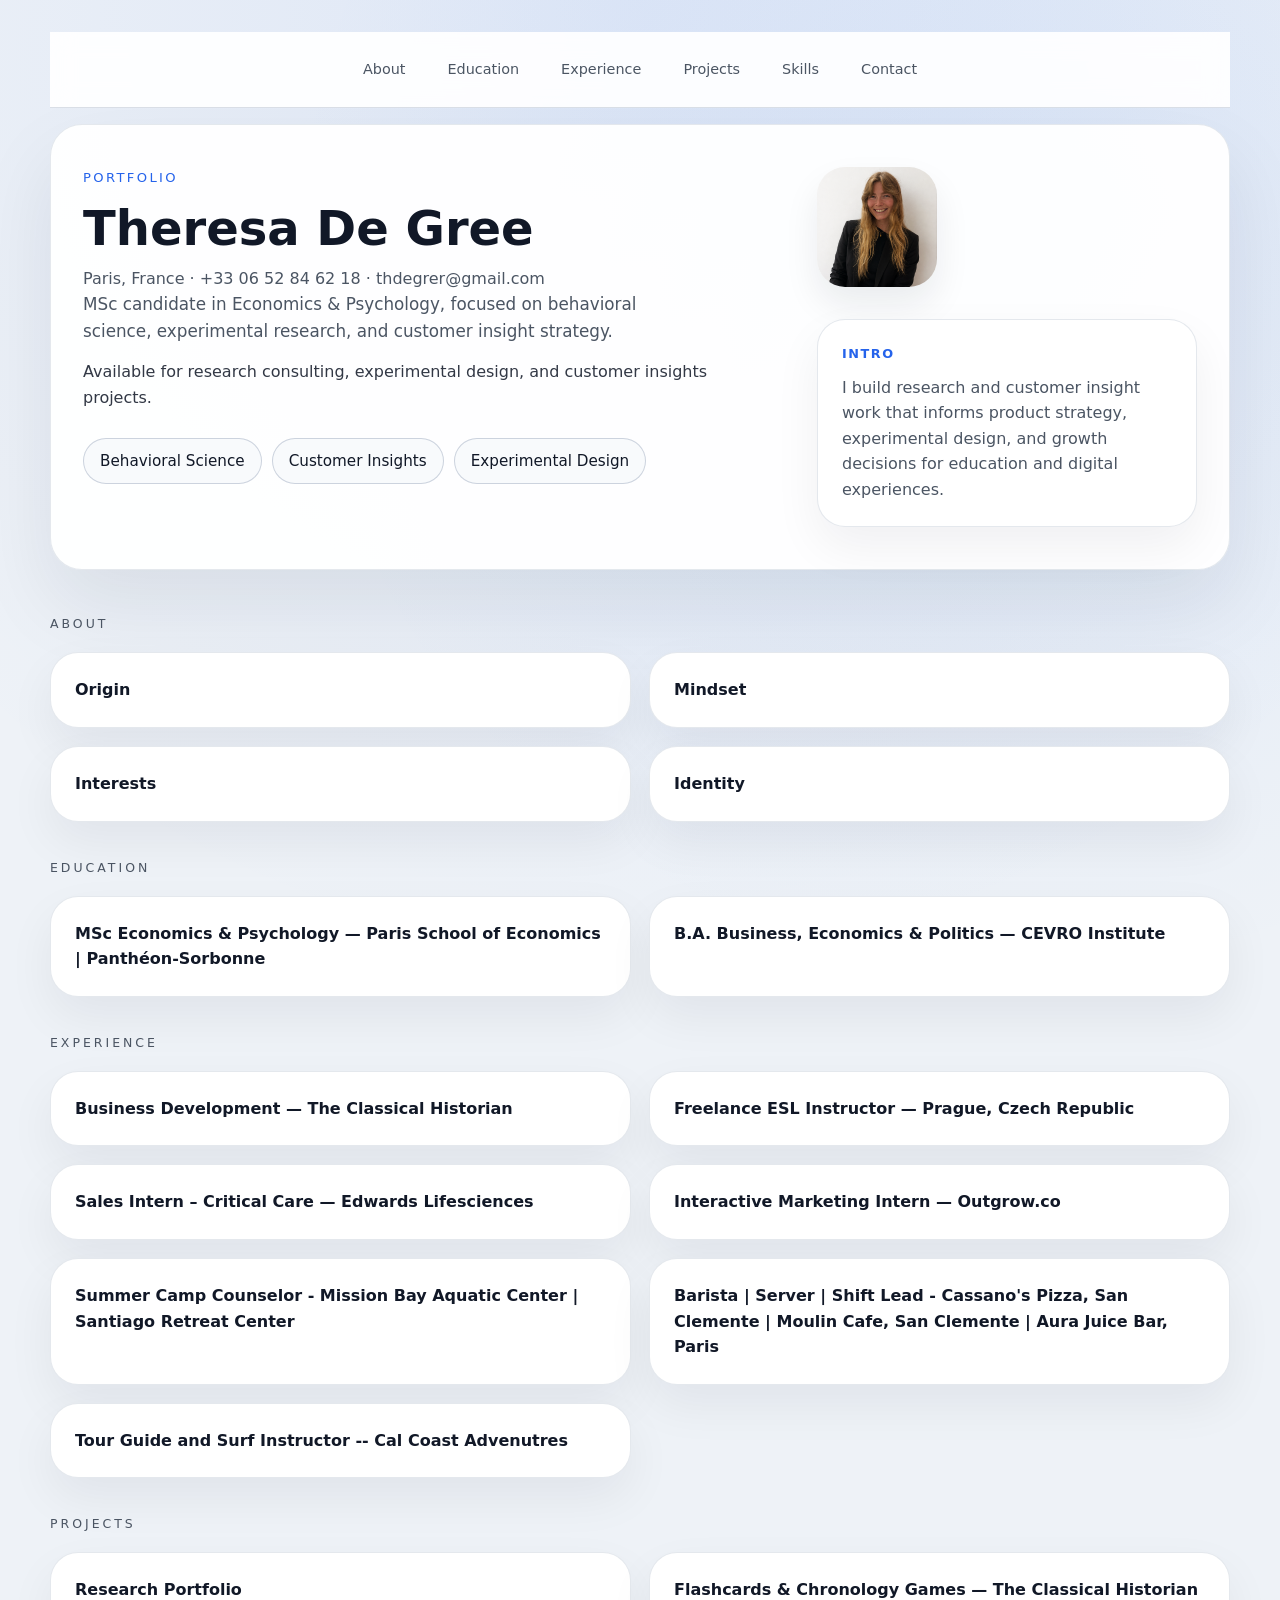
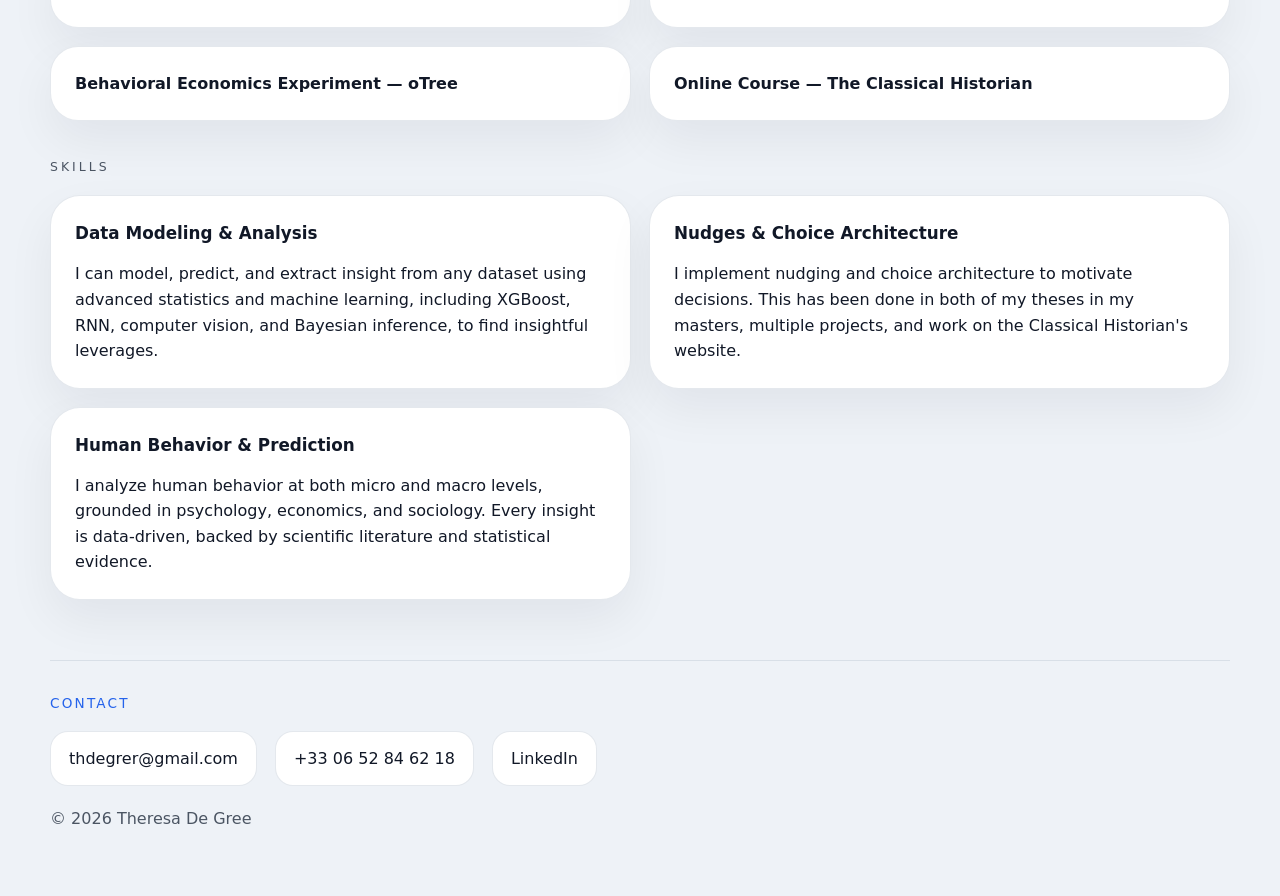
==== commit dc08c894: "Add experience section for Cal Coast Adventures Added details about the Tour Guide and Surf Instruct" ====
--- a/index.html
+++ b/index.html
@@ -381,6 +381,21 @@
         </ul>
        </details>
       </article>
+      <article class="details-card">
+       <details>
+        <summary>
+        Tour Guide and Surf Instructor -- Cal Coast Advenutres
+        </summary>
+        <ul>
+         <li>Worked as a kayak tour guide and surf instructor. 
+         </li>
+         <li>Provided superior customer service by facilitating fun and safe water-sports for summer tourists.
+         </li>
+         <li>Point of contact for sales on the beach: issuing services as well as collecting payments.
+         </li>
+        </ul>
+       </details>
+      </article>
      </div>
     </section>
     <section class="section-grid" id="projects">
@@ -446,7 +461,7 @@
         </summary>
         <ul>
          <li>
-          Designed and implemented an oTree experiment with participant choice tracking, dynamic tasks, and incentive-compatible payoffs. (https://github.com/thdegrer-crypto/Chronology) (https://github.com/thdegrer-crypto/theresa-thesis-experiment)
+          Designed and implemented an oTree experiment with participant choice tracking, dynamic tasks, and incentive-compatible payoffs. (https://github.com/thdegrer-crypto/theresa-thesis-experiment)
          </li>
          <li>
           Skills: experimental economics, behavioral measurement, survey integration, data analysis.
